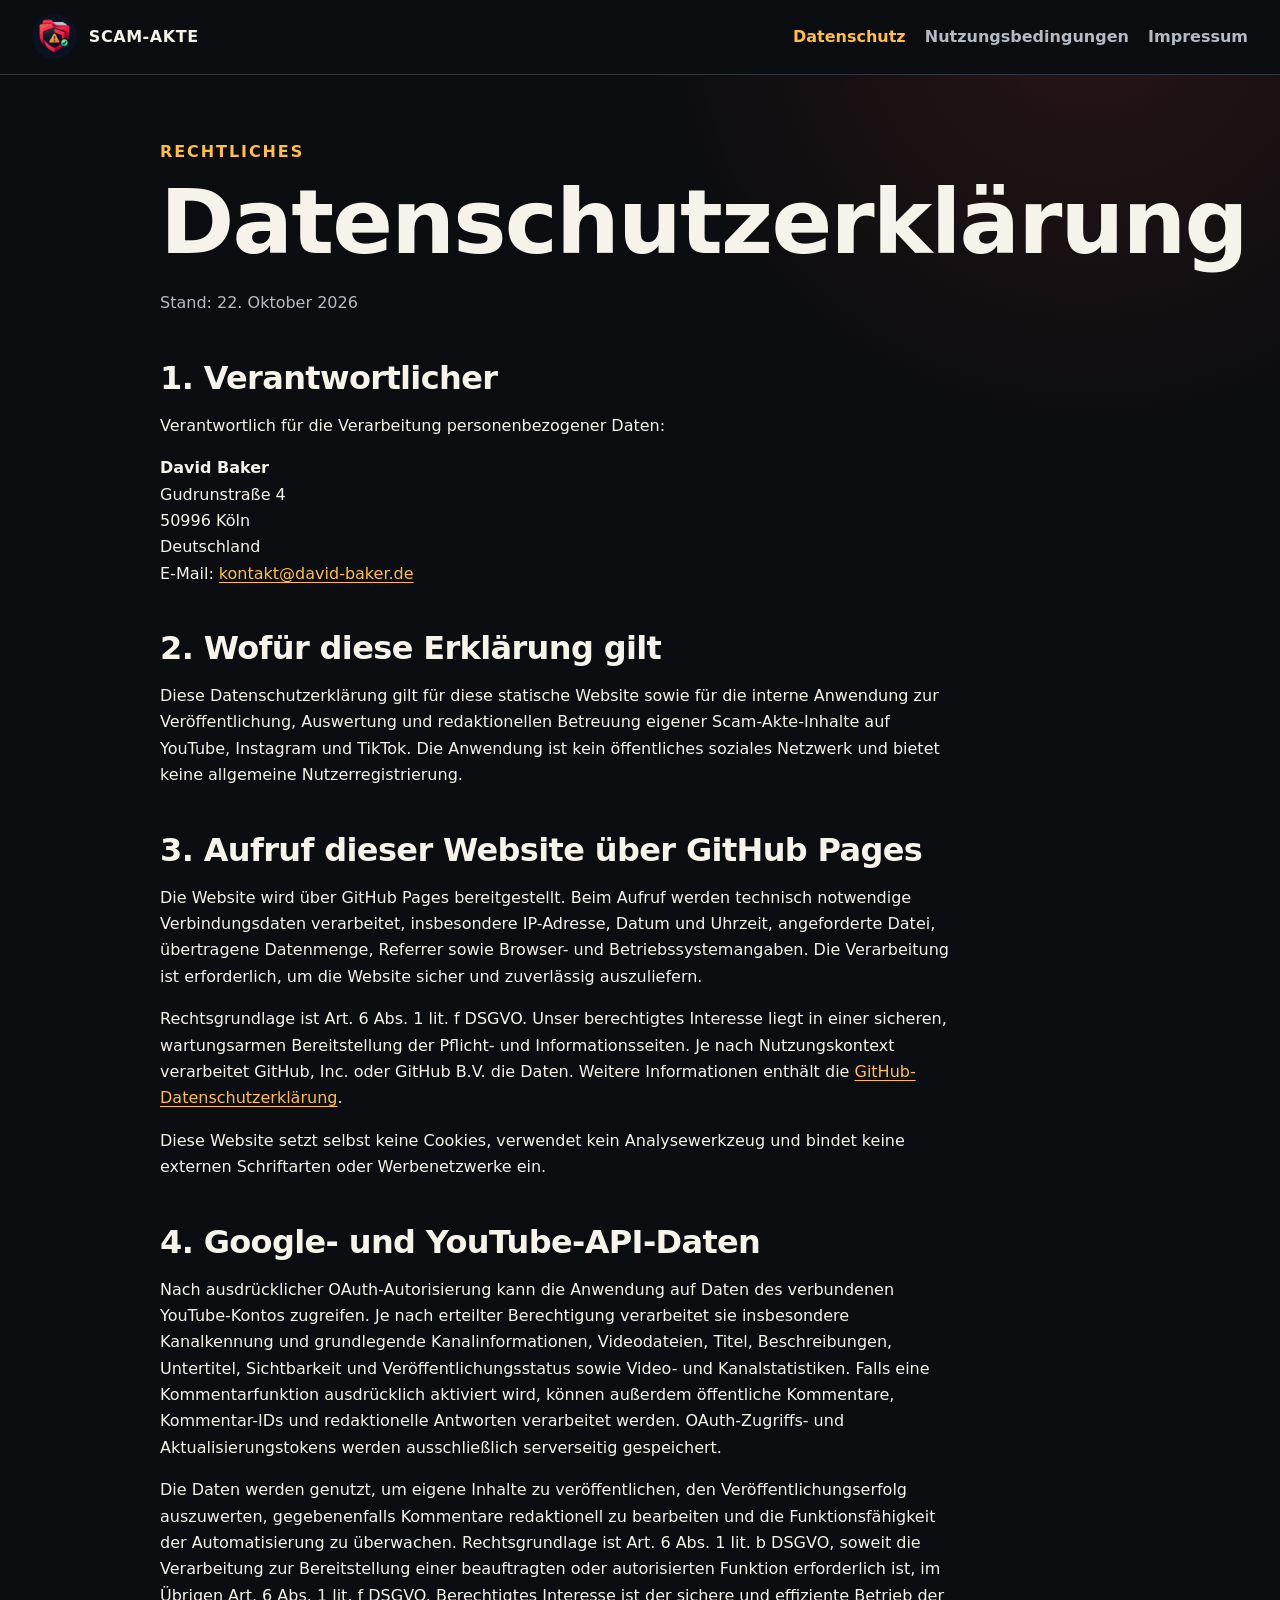
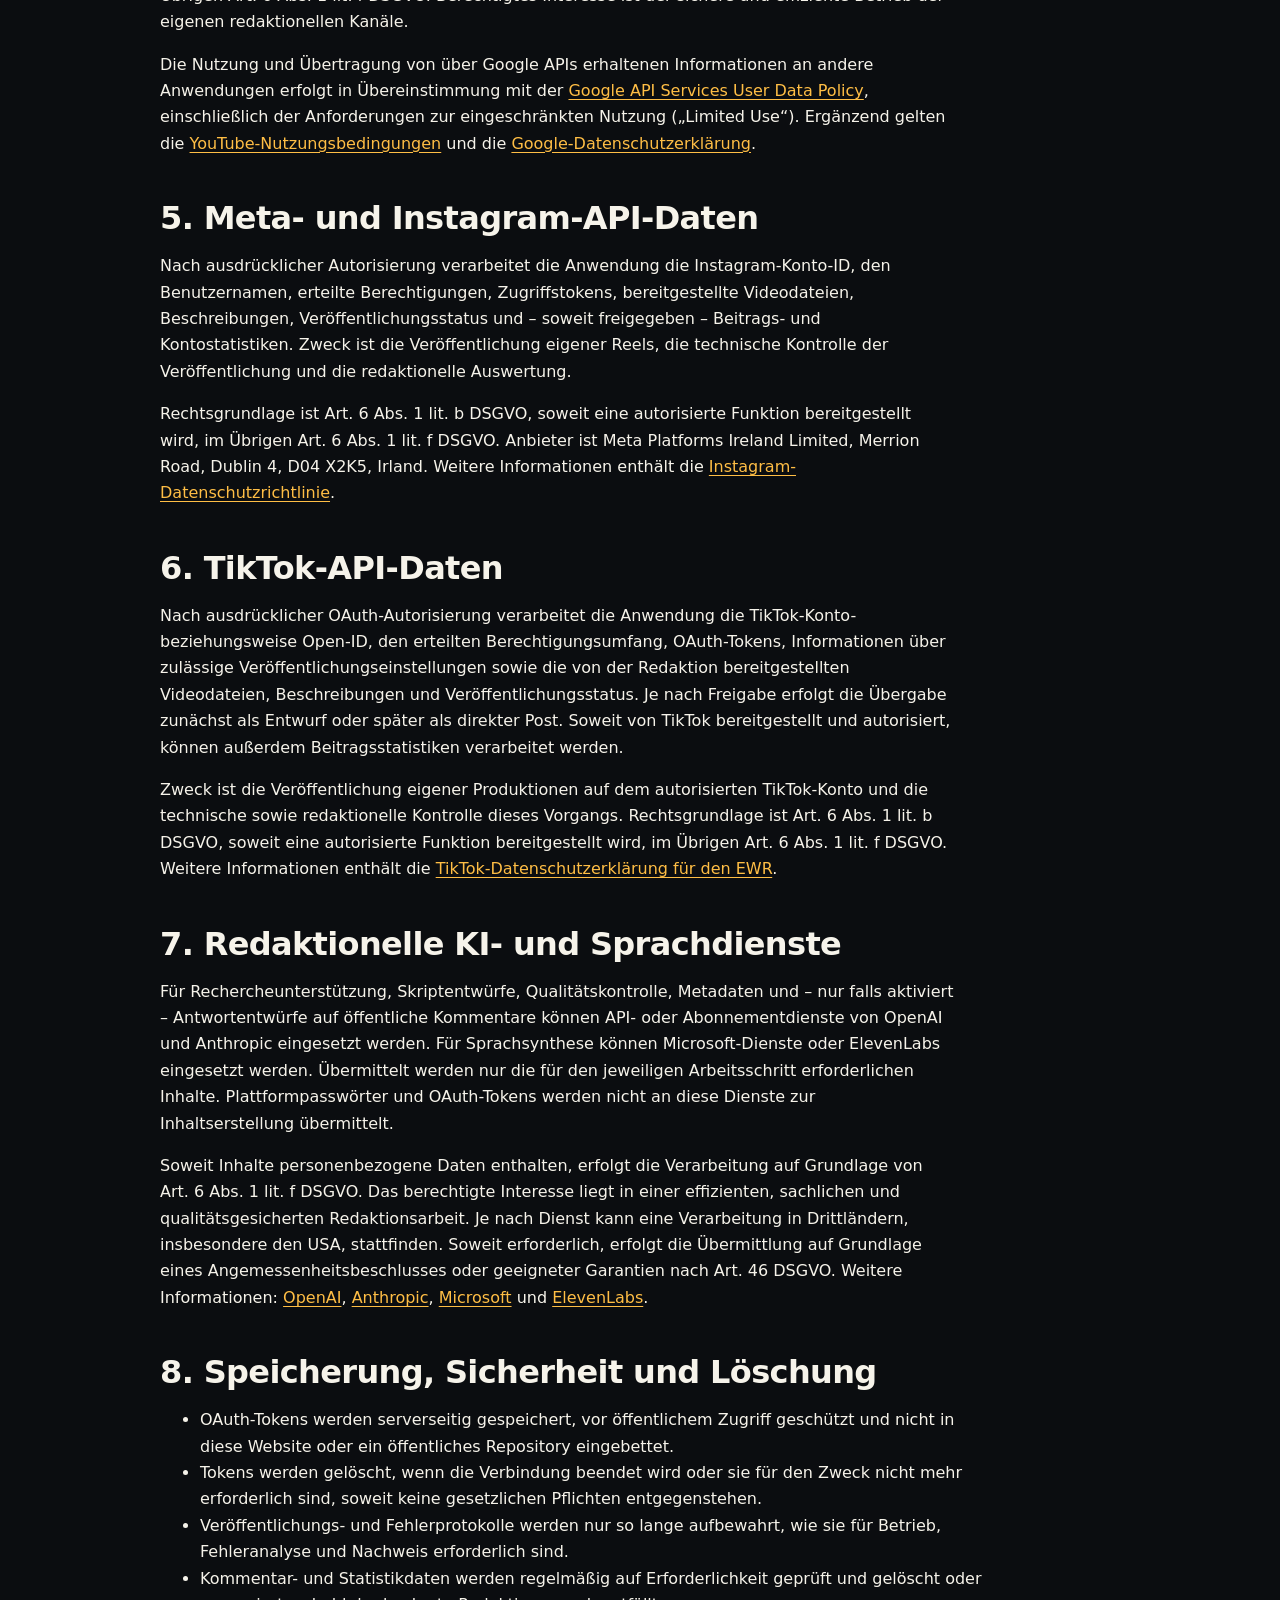
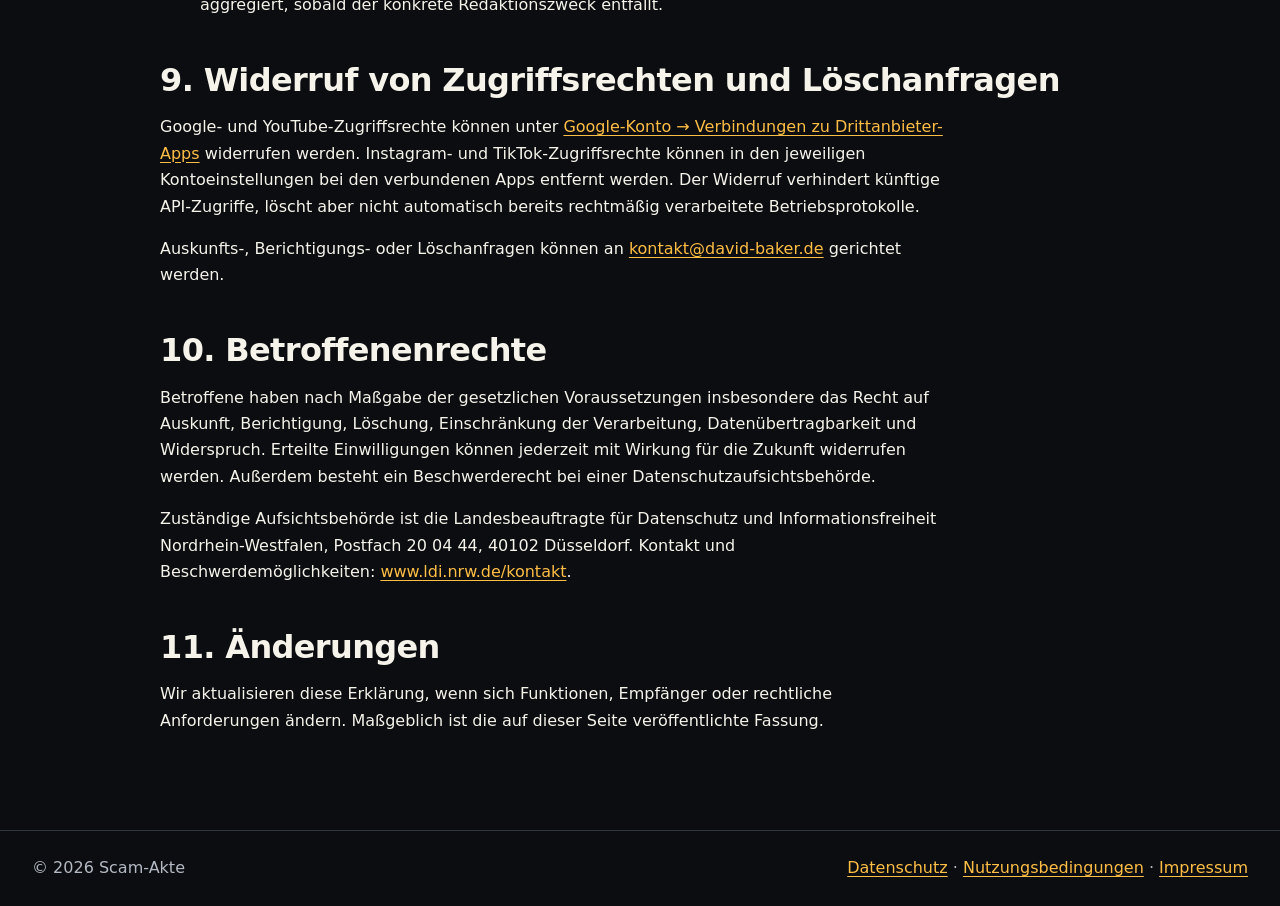
==== docs/datenschutz.html @ a6bd8b38 "Add Scam-Akte legal and publishing site" ====
<!doctype html>
<html lang="de">
<head><meta charset="utf-8"><meta name="viewport" content="width=device-width, initial-scale=1"><meta name="description" content="Datenschutzerklärung für die Website und Social-Publishing-Anwendung von Scam-Akte."><title>Datenschutz – Scam-Akte</title><link rel="icon" href="assets/scam-akte-avatar.png"><link rel="stylesheet" href="assets/style.css"></head>
<body>
<a class="skip-link" href="#inhalt">Zum Inhalt</a>
<header class="site-header"><nav class="nav" aria-label="Hauptnavigation"><a class="brand" href="index.html"><img src="assets/scam-akte-avatar.png" alt=""><span>SCAM-AKTE</span></a><div class="nav-links"><a href="datenschutz.html" aria-current="page">Datenschutz</a><a href="nutzungsbedingungen.html">Nutzungsbedingungen</a><a href="impressum.html">Impressum</a></div></nav></header>
<main id="inhalt" class="legal">
<p class="eyebrow">Rechtliches</p><h1>Datenschutzerklärung</h1><p class="meta">Stand: 22. Oktober 2026</p>
<h2>1. Verantwortlicher</h2><p>Verantwortlich für die Verarbeitung personenbezogener Daten:</p><p><strong>David Baker</strong><br>Gudrunstraße 4<br>50996 Köln<br>Deutschland<br>E-Mail: <a href="mailto:kontakt@david-baker.de">kontakt@david-baker.de</a></p>
<h2>2. Wofür diese Erklärung gilt</h2><p>Diese Datenschutzerklärung gilt für diese statische Website sowie für die interne Anwendung zur Veröffentlichung, Auswertung und redaktionellen Betreuung eigener Scam-Akte-Inhalte auf YouTube, Instagram und TikTok. Die Anwendung ist kein öffentliches soziales Netzwerk und bietet keine allgemeine Nutzerregistrierung.</p>
<h2>3. Aufruf dieser Website über GitHub Pages</h2><p>Die Website wird über GitHub Pages bereitgestellt. Beim Aufruf werden technisch notwendige Verbindungsdaten verarbeitet, insbesondere IP-Adresse, Datum und Uhrzeit, angeforderte Datei, übertragene Datenmenge, Referrer sowie Browser- und Betriebssystemangaben. Die Verarbeitung ist erforderlich, um die Website sicher und zuverlässig auszuliefern.</p><p>Rechtsgrundlage ist Art. 6 Abs. 1 lit. f DSGVO. Unser berechtigtes Interesse liegt in einer sicheren, wartungsarmen Bereitstellung der Pflicht- und Informationsseiten. Je nach Nutzungskontext verarbeitet GitHub, Inc. oder GitHub B.V. die Daten. Weitere Informationen enthält die <a href="https://docs.github.com/de/site-policy/privacy-policies/github-general-privacy-statement">GitHub-Datenschutzerklärung</a>.</p><p>Diese Website setzt selbst keine Cookies, verwendet kein Analysewerkzeug und bindet keine externen Schriftarten oder Werbenetzwerke ein.</p>
<h2>4. Google- und YouTube-API-Daten</h2><p>Nach ausdrücklicher OAuth-Autorisierung kann die Anwendung auf Daten des verbundenen YouTube-Kontos zugreifen. Je nach erteilter Berechtigung verarbeitet sie insbesondere Kanalkennung und grundlegende Kanalinformationen, Videodateien, Titel, Beschreibungen, Untertitel, Sichtbarkeit und Veröffentlichungsstatus sowie Video- und Kanalstatistiken. Falls eine Kommentarfunktion ausdrücklich aktiviert wird, können außerdem öffentliche Kommentare, Kommentar-IDs und redaktionelle Antworten verarbeitet werden. OAuth-Zugriffs- und Aktualisierungstokens werden ausschließlich serverseitig gespeichert.</p><p>Die Daten werden genutzt, um eigene Inhalte zu veröffentlichen, den Veröffentlichungserfolg auszuwerten, gegebenenfalls Kommentare redaktionell zu bearbeiten und die Funktionsfähigkeit der Automatisierung zu überwachen. Rechtsgrundlage ist Art. 6 Abs. 1 lit. b DSGVO, soweit die Verarbeitung zur Bereitstellung einer beauftragten oder autorisierten Funktion erforderlich ist, im Übrigen Art. 6 Abs. 1 lit. f DSGVO. Berechtigtes Interesse ist der sichere und effiziente Betrieb der eigenen redaktionellen Kanäle.</p><p>Die Nutzung und Übertragung von über Google APIs erhaltenen Informationen an andere Anwendungen erfolgt in Übereinstimmung mit der <a href="https://developers.google.com/terms/api-services-user-data-policy">Google API Services User Data Policy</a>, einschließlich der Anforderungen zur eingeschränkten Nutzung („Limited Use“). Ergänzend gelten die <a href="https://www.youtube.com/t/terms">YouTube-Nutzungsbedingungen</a> und die <a href="https://policies.google.com/privacy">Google-Datenschutzerklärung</a>.</p>
<h2>5. Meta- und Instagram-API-Daten</h2><p>Nach ausdrücklicher Autorisierung verarbeitet die Anwendung die Instagram-Konto-ID, den Benutzernamen, erteilte Berechtigungen, Zugriffstokens, bereitgestellte Videodateien, Beschreibungen, Veröffentlichungsstatus und – soweit freigegeben – Beitrags- und Kontostatistiken. Zweck ist die Veröffentlichung eigener Reels, die technische Kontrolle der Veröffentlichung und die redaktionelle Auswertung.</p><p>Rechtsgrundlage ist Art. 6 Abs. 1 lit. b DSGVO, soweit eine autorisierte Funktion bereitgestellt wird, im Übrigen Art. 6 Abs. 1 lit. f DSGVO. Anbieter ist Meta Platforms Ireland Limited, Merrion Road, Dublin 4, D04 X2K5, Irland. Weitere Informationen enthält die <a href="https://privacycenter.instagram.com/policy/">Instagram-Datenschutzrichtlinie</a>.</p>
<h2>6. TikTok-API-Daten</h2><p>Nach ausdrücklicher OAuth-Autorisierung verarbeitet die Anwendung die TikTok-Konto- beziehungsweise Open-ID, den erteilten Berechtigungsumfang, OAuth-Tokens, Informationen über zulässige Veröffentlichungseinstellungen sowie die von der Redaktion bereitgestellten Videodateien, Beschreibungen und Veröffentlichungsstatus. Je nach Freigabe erfolgt die Übergabe zunächst als Entwurf oder später als direkter Post. Soweit von TikTok bereitgestellt und autorisiert, können außerdem Beitragsstatistiken verarbeitet werden.</p><p>Zweck ist die Veröffentlichung eigener Produktionen auf dem autorisierten TikTok-Konto und die technische sowie redaktionelle Kontrolle dieses Vorgangs. Rechtsgrundlage ist Art. 6 Abs. 1 lit. b DSGVO, soweit eine autorisierte Funktion bereitgestellt wird, im Übrigen Art. 6 Abs. 1 lit. f DSGVO. Weitere Informationen enthält die <a href="https://www.tiktok.com/legal/page/eea/privacy-policy/de">TikTok-Datenschutzerklärung für den EWR</a>.</p>
<h2>7. Redaktionelle KI- und Sprachdienste</h2><p>Für Rechercheunterstützung, Skriptentwürfe, Qualitätskontrolle, Metadaten und – nur falls aktiviert – Antwortentwürfe auf öffentliche Kommentare können API- oder Abonnementdienste von OpenAI und Anthropic eingesetzt werden. Für Sprachsynthese können Microsoft-Dienste oder ElevenLabs eingesetzt werden. Übermittelt werden nur die für den jeweiligen Arbeitsschritt erforderlichen Inhalte. Plattformpasswörter und OAuth-Tokens werden nicht an diese Dienste zur Inhaltserstellung übermittelt.</p><p>Soweit Inhalte personenbezogene Daten enthalten, erfolgt die Verarbeitung auf Grundlage von Art. 6 Abs. 1 lit. f DSGVO. Das berechtigte Interesse liegt in einer effizienten, sachlichen und qualitätsgesicherten Redaktionsarbeit. Je nach Dienst kann eine Verarbeitung in Drittländern, insbesondere den USA, stattfinden. Soweit erforderlich, erfolgt die Übermittlung auf Grundlage eines Angemessenheitsbeschlusses oder geeigneter Garantien nach Art. 46 DSGVO. Weitere Informationen: <a href="https://openai.com/policies/privacy-policy/">OpenAI</a>, <a href="https://www.anthropic.com/legal/privacy">Anthropic</a>, <a href="https://privacy.microsoft.com/de-de/privacystatement">Microsoft</a> und <a href="https://elevenlabs.io/privacy-policy">ElevenLabs</a>.</p>
<h2>8. Speicherung, Sicherheit und Löschung</h2><ul><li>OAuth-Tokens werden serverseitig gespeichert, vor öffentlichem Zugriff geschützt und nicht in diese Website oder ein öffentliches Repository eingebettet.</li><li>Tokens werden gelöscht, wenn die Verbindung beendet wird oder sie für den Zweck nicht mehr erforderlich sind, soweit keine gesetzlichen Pflichten entgegenstehen.</li><li>Veröffentlichungs- und Fehlerprotokolle werden nur so lange aufbewahrt, wie sie für Betrieb, Fehleranalyse und Nachweis erforderlich sind.</li><li>Kommentar- und Statistikdaten werden regelmäßig auf Erforderlichkeit geprüft und gelöscht oder aggregiert, sobald der konkrete Redaktionszweck entfällt.</li></ul>
<h2>9. Widerruf von Zugriffsrechten und Löschanfragen</h2><p>Google- und YouTube-Zugriffsrechte können unter <a href="https://myaccount.google.com/permissions">Google-Konto → Verbindungen zu Drittanbieter-Apps</a> widerrufen werden. Instagram- und TikTok-Zugriffsrechte können in den jeweiligen Kontoeinstellungen bei den verbundenen Apps entfernt werden. Der Widerruf verhindert künftige API-Zugriffe, löscht aber nicht automatisch bereits rechtmäßig verarbeitete Betriebsprotokolle.</p><p>Auskunfts-, Berichtigungs- oder Löschanfragen können an <a href="mailto:kontakt@david-baker.de">kontakt@david-baker.de</a> gerichtet werden.</p>
<h2>10. Betroffenenrechte</h2><p>Betroffene haben nach Maßgabe der gesetzlichen Voraussetzungen insbesondere das Recht auf Auskunft, Berichtigung, Löschung, Einschränkung der Verarbeitung, Datenübertragbarkeit und Widerspruch. Erteilte Einwilligungen können jederzeit mit Wirkung für die Zukunft widerrufen werden. Außerdem besteht ein Beschwerderecht bei einer Datenschutzaufsichtsbehörde.</p><p>Zuständige Aufsichtsbehörde ist die Landesbeauftragte für Datenschutz und Informationsfreiheit Nordrhein-Westfalen, Postfach 20 04 44, 40102 Düsseldorf. Kontakt und Beschwerdemöglichkeiten: <a href="https://www.ldi.nrw.de/kontakt">www.ldi.nrw.de/kontakt</a>.</p>
<h2>11. Änderungen</h2><p>Wir aktualisieren diese Erklärung, wenn sich Funktionen, Empfänger oder rechtliche Anforderungen ändern. Maßgeblich ist die auf dieser Seite veröffentlichte Fassung.</p>
</main>
<footer class="site-footer"><div class="footer-inner"><p>© 2026 Scam-Akte</p><p><a href="datenschutz.html">Datenschutz</a> · <a href="nutzungsbedingungen.html">Nutzungsbedingungen</a> · <a href="impressum.html">Impressum</a></p></div></footer>
</body>
</html>
---- docs/assets/style.css ----
:root {
  color-scheme: dark;
  --bg: #0b0d10;
  --panel: #15191e;
  --panel-2: #20262d;
  --text: #f6f3ea;
  --muted: #b4bac4;
  --accent: #ff4b3e;
  --accent-2: #ffbe45;
  --line: #303740;
  --max: 76rem;
}

* { box-sizing: border-box; }
html { scroll-behavior: smooth; }
body {
  margin: 0;
  min-height: 100vh;
  color: var(--text);
  background: radial-gradient(circle at 85% 0%, rgba(255, 75, 62, .12), transparent 28rem), var(--bg);
  font-family: Inter, ui-sans-serif, system-ui, -apple-system, BlinkMacSystemFont, "Segoe UI", sans-serif;
  line-height: 1.65;
}
a { color: var(--accent-2); text-underline-offset: .18em; }
a:hover { color: #ffd487; }
img { display: block; max-width: 100%; }
.skip-link { position: absolute; left: -9999px; top: 1rem; z-index: 20; padding: .75rem 1rem; color: #111; background: var(--accent-2); font-weight: 800; }
.skip-link:focus { left: 1rem; }
.site-header { border-bottom: 1px solid var(--line); background: rgba(11, 13, 16, .94); }
.nav { width: min(calc(100% - 2rem), var(--max)); margin: 0 auto; display: flex; align-items: center; justify-content: space-between; gap: 1.5rem; padding: .9rem 0; }
.brand { display: inline-flex; align-items: center; gap: .75rem; color: var(--text); text-decoration: none; font-weight: 900; letter-spacing: .035em; }
.brand img { width: 2.8rem; height: 2.8rem; border-radius: 50%; }
.nav-links { display: flex; flex-wrap: wrap; gap: .8rem 1.2rem; }
.nav-links a { color: var(--muted); text-decoration: none; font-weight: 650; }
.nav-links a[aria-current="page"], .nav-links a:hover { color: var(--accent-2); }
main { width: min(calc(100% - 2rem), var(--max)); margin: 0 auto; padding: 4rem 0 5rem; }
.hero { display: grid; grid-template-columns: minmax(0, 1fr) minmax(15rem, 25rem); gap: clamp(2rem, 6vw, 6rem); align-items: center; min-height: 60vh; }
.hero-logo { width: min(100%, 24rem); border-radius: 50%; border: 1px solid var(--line); box-shadow: 0 1.5rem 5rem rgba(0, 0, 0, .38); }
.eyebrow { margin: 0 0 .4rem; color: var(--accent-2); font-weight: 900; letter-spacing: .12em; text-transform: uppercase; }
h1, h2, h3 { line-height: 1.15; letter-spacing: -.02em; }
h1 { max-width: 17ch; margin: .2rem 0 1rem; font-size: clamp(2.5rem, 7vw, 5.7rem); }
h2 { margin: 2.7rem 0 .7rem; font-size: clamp(1.45rem, 3vw, 2rem); }
h3 { margin-top: 1.8rem; }
p, li { max-width: 78ch; }
.lead { color: var(--muted); font-size: clamp(1.1rem, 2.3vw, 1.35rem); }
.actions { display: flex; flex-wrap: wrap; gap: .8rem; margin-top: 2rem; }
.button { display: inline-flex; padding: .8rem 1rem; border: 1px solid var(--accent); border-radius: .45rem; color: #fff; background: var(--accent); text-decoration: none; font-weight: 850; }
.button.secondary { color: var(--text); background: transparent; border-color: var(--line); }
.grid { display: grid; grid-template-columns: repeat(3, 1fr); gap: 1rem; margin-top: 2.5rem; }
.card { padding: 1.4rem; border: 1px solid var(--line); border-radius: .7rem; background: var(--panel); }
.card h2 { margin-top: 0; font-size: 1.25rem; }
.legal { max-width: 60rem; }
.meta { color: var(--muted); }
.notice { margin: 1.5rem 0 2rem; padding: 1rem 1.2rem; border-left: .35rem solid var(--accent); background: rgba(255, 75, 62, .09); }
.notice strong { color: #ffaaa3; }
code { padding: .15em .35em; border-radius: .3em; background: var(--panel-2); }
.site-footer { border-top: 1px solid var(--line); color: var(--muted); }
.footer-inner { width: min(calc(100% - 2rem), var(--max)); margin: 0 auto; display: flex; justify-content: space-between; gap: 1rem; padding: 1.5rem 0; }
.footer-inner p { margin: 0; }
@media (max-width: 760px) {
  .nav, .footer-inner { align-items: flex-start; flex-direction: column; }
  .hero { grid-template-columns: 1fr; padding-top: 1rem; }
  .hero-logo { width: min(18rem, 80vw); order: -1; }
  .grid { grid-template-columns: 1fr; }
  main { padding-top: 2.5rem; }
}
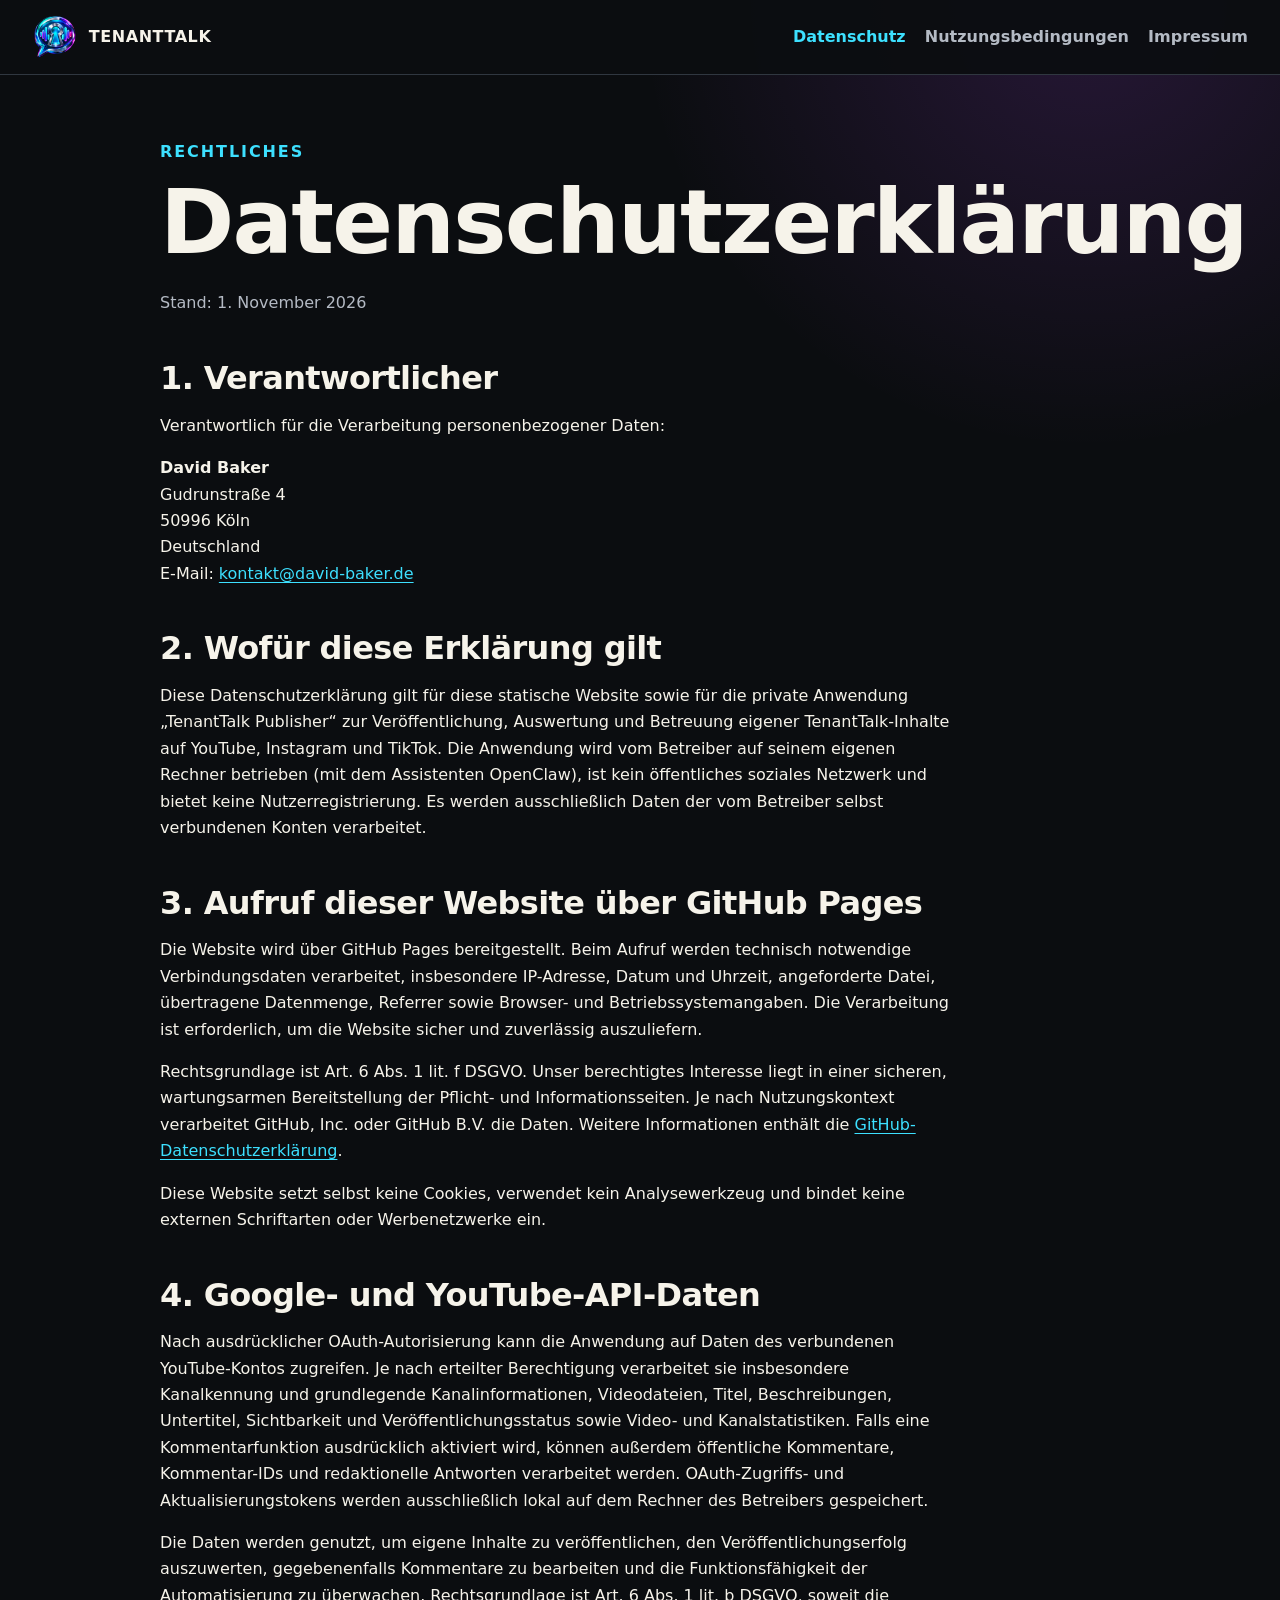
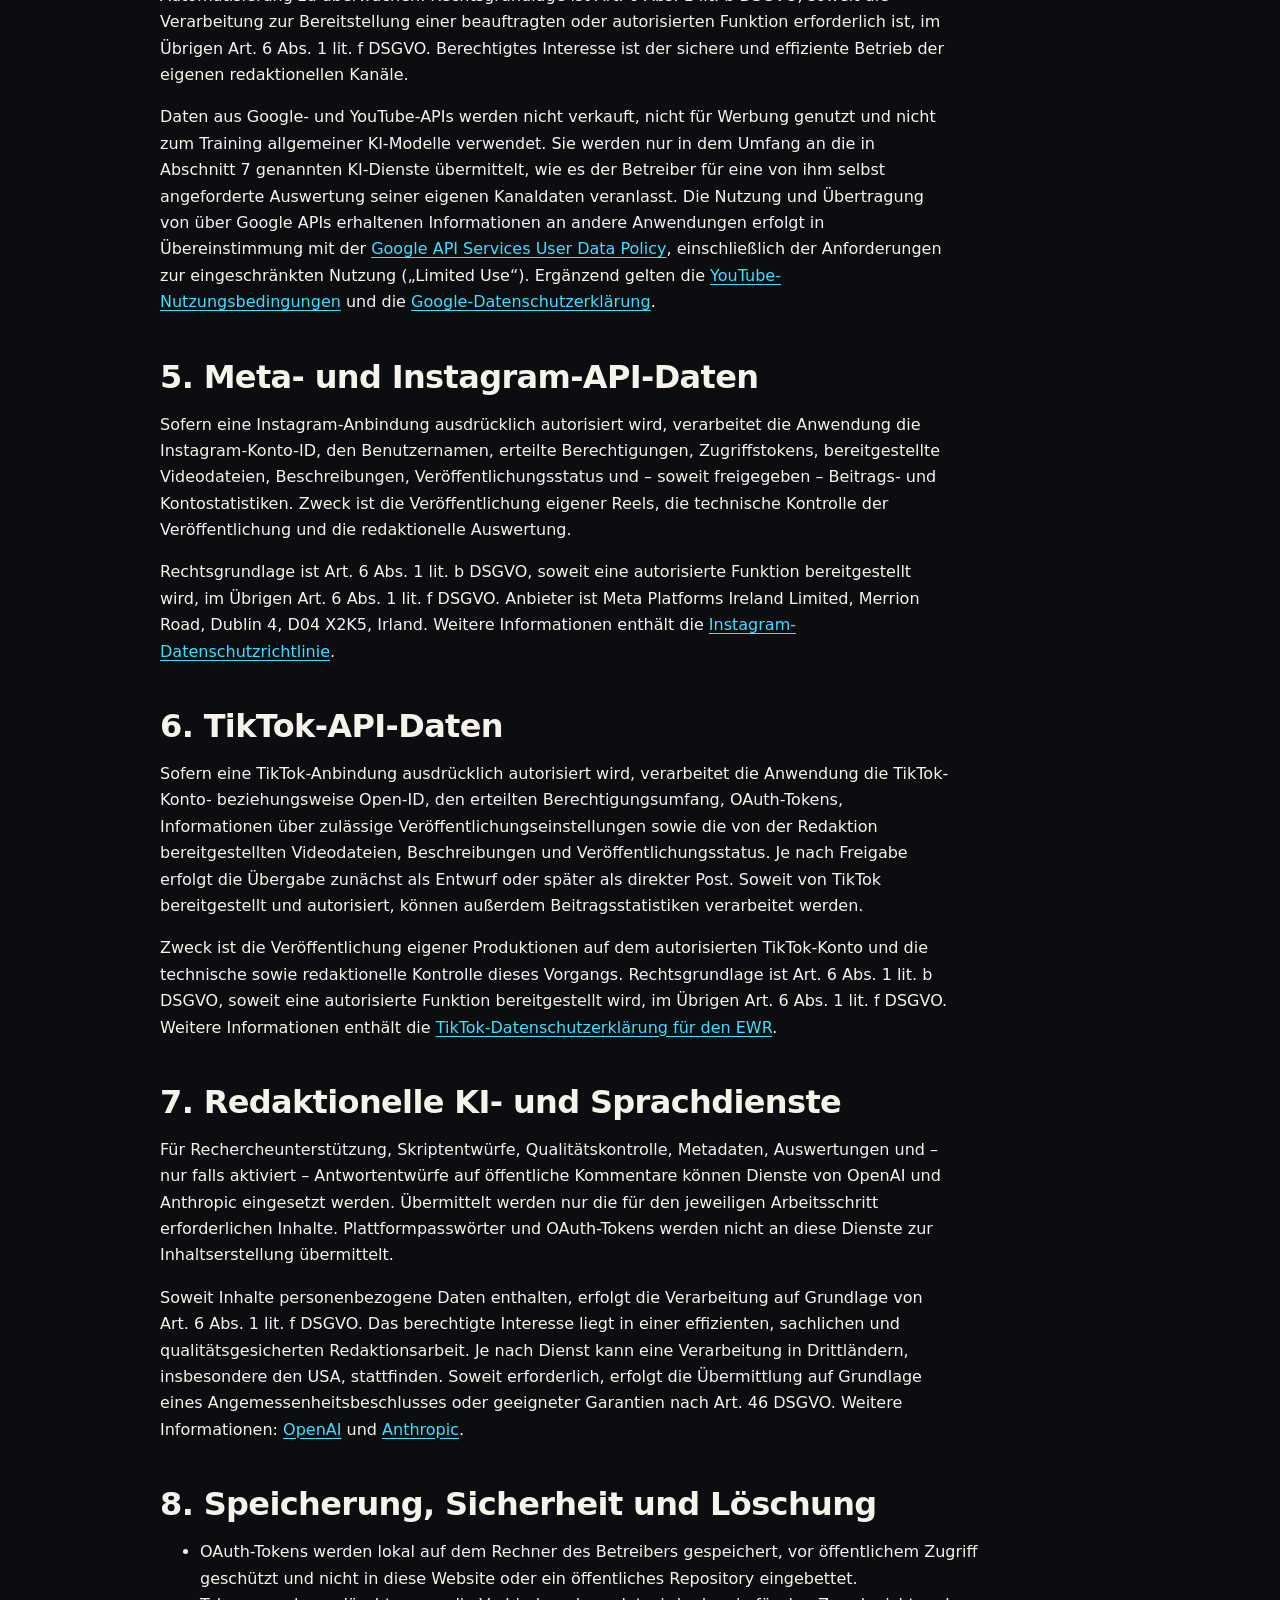
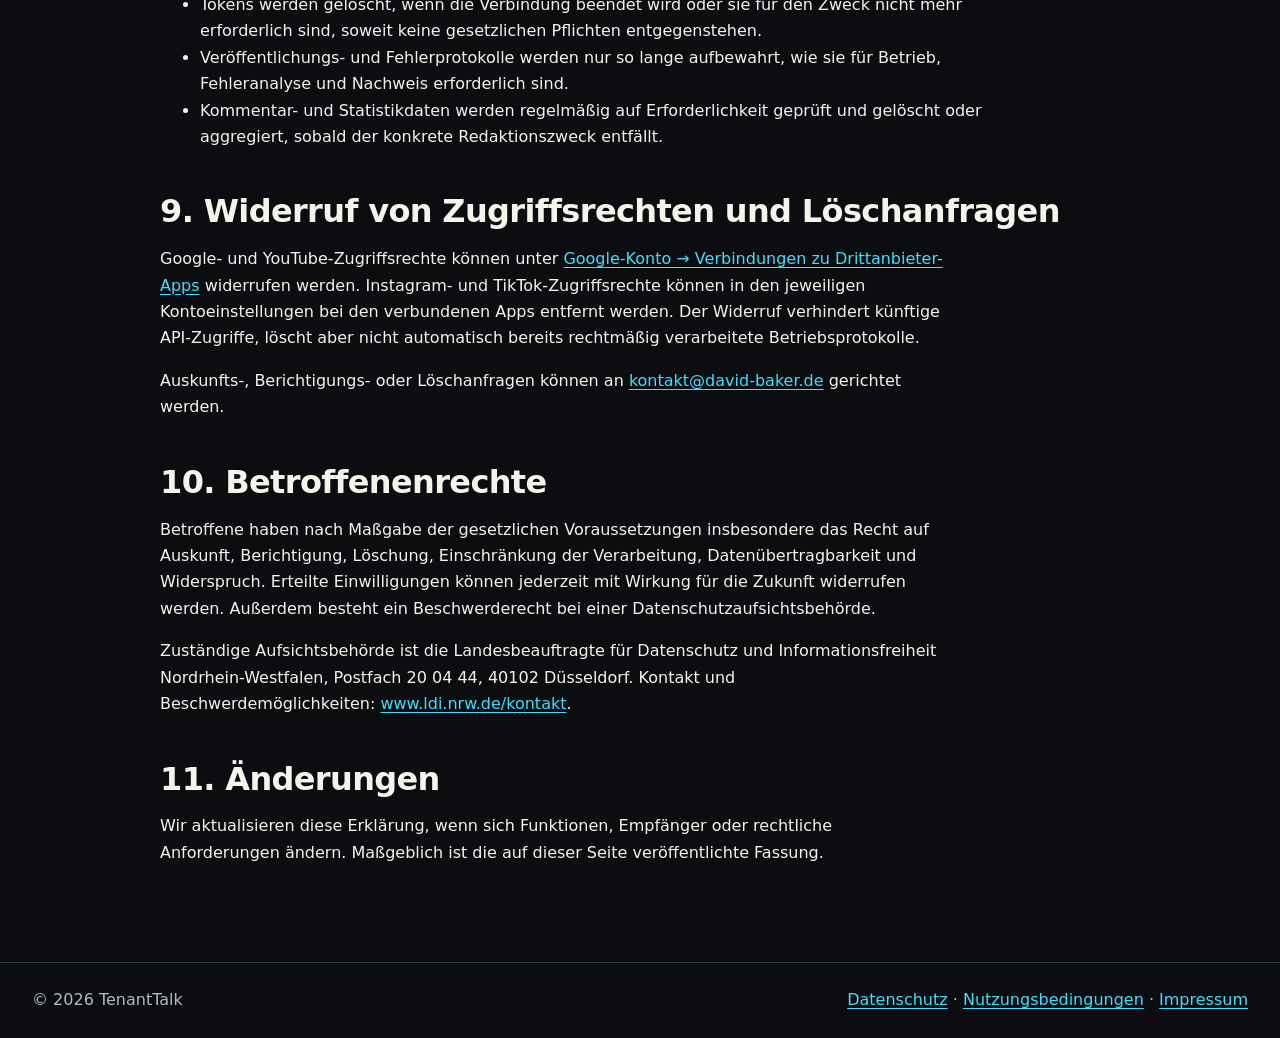
==== commit 6470aa7d: "Seite von Scam-Akte auf TenantTalk umgestellt (Datenschutz, Nutzungsbedingungen, Impressum, Logo)" ====
--- a/docs/datenschutz.html
+++ b/docs/datenschutz.html
@@ -1,23 +1,23 @@
 <!doctype html>
 <html lang="de">
-<head><meta charset="utf-8"><meta name="viewport" content="width=device-width, initial-scale=1"><meta name="description" content="Datenschutzerklärung für die Website und Social-Publishing-Anwendung von Scam-Akte."><title>Datenschutz – Scam-Akte</title><link rel="icon" href="assets/scam-akte-avatar.png"><link rel="stylesheet" href="assets/style.css"></head>
+<head><meta charset="utf-8"><meta name="viewport" content="width=device-width, initial-scale=1"><meta name="description" content="Datenschutzerklärung für die Website und Social-Publishing-Anwendung von TenantTalk."><title>Datenschutz – TenantTalk</title><link rel="icon" href="assets/tenanttalk-emblem.png"><link rel="stylesheet" href="assets/style.css"></head>
 <body>
 <a class="skip-link" href="#inhalt">Zum Inhalt</a>
-<header class="site-header"><nav class="nav" aria-label="Hauptnavigation"><a class="brand" href="index.html"><img src="assets/scam-akte-avatar.png" alt=""><span>SCAM-AKTE</span></a><div class="nav-links"><a href="datenschutz.html" aria-current="page">Datenschutz</a><a href="nutzungsbedingungen.html">Nutzungsbedingungen</a><a href="impressum.html">Impressum</a></div></nav></header>
+<header class="site-header"><nav class="nav" aria-label="Hauptnavigation"><a class="brand" href="index.html"><img src="assets/tenanttalk-emblem.png" alt=""><span>TENANTTALK</span></a><div class="nav-links"><a href="datenschutz.html" aria-current="page">Datenschutz</a><a href="nutzungsbedingungen.html">Nutzungsbedingungen</a><a href="impressum.html">Impressum</a></div></nav></header>
 <main id="inhalt" class="legal">
-<p class="eyebrow">Rechtliches</p><h1>Datenschutzerklärung</h1><p class="meta">Stand: 22. Oktober 2026</p>
+<p class="eyebrow">Rechtliches</p><h1>Datenschutzerklärung</h1><p class="meta">Stand: 1. November 2026</p>
 <h2>1. Verantwortlicher</h2><p>Verantwortlich für die Verarbeitung personenbezogener Daten:</p><p><strong>David Baker</strong><br>Gudrunstraße 4<br>50996 Köln<br>Deutschland<br>E-Mail: <a href="mailto:kontakt@david-baker.de">kontakt@david-baker.de</a></p>
-<h2>2. Wofür diese Erklärung gilt</h2><p>Diese Datenschutzerklärung gilt für diese statische Website sowie für die interne Anwendung zur Veröffentlichung, Auswertung und redaktionellen Betreuung eigener Scam-Akte-Inhalte auf YouTube, Instagram und TikTok. Die Anwendung ist kein öffentliches soziales Netzwerk und bietet keine allgemeine Nutzerregistrierung.</p>
+<h2>2. Wofür diese Erklärung gilt</h2><p>Diese Datenschutzerklärung gilt für diese statische Website sowie für die private Anwendung „TenantTalk Publisher“ zur Veröffentlichung, Auswertung und Betreuung eigener TenantTalk-Inhalte auf YouTube, Instagram und TikTok. Die Anwendung wird vom Betreiber auf seinem eigenen Rechner betrieben (mit dem Assistenten OpenClaw), ist kein öffentliches soziales Netzwerk und bietet keine Nutzerregistrierung. Es werden ausschließlich Daten der vom Betreiber selbst verbundenen Konten verarbeitet.</p>
 <h2>3. Aufruf dieser Website über GitHub Pages</h2><p>Die Website wird über GitHub Pages bereitgestellt. Beim Aufruf werden technisch notwendige Verbindungsdaten verarbeitet, insbesondere IP-Adresse, Datum und Uhrzeit, angeforderte Datei, übertragene Datenmenge, Referrer sowie Browser- und Betriebssystemangaben. Die Verarbeitung ist erforderlich, um die Website sicher und zuverlässig auszuliefern.</p><p>Rechtsgrundlage ist Art. 6 Abs. 1 lit. f DSGVO. Unser berechtigtes Interesse liegt in einer sicheren, wartungsarmen Bereitstellung der Pflicht- und Informationsseiten. Je nach Nutzungskontext verarbeitet GitHub, Inc. oder GitHub B.V. die Daten. Weitere Informationen enthält die <a href="https://docs.github.com/de/site-policy/privacy-policies/github-general-privacy-statement">GitHub-Datenschutzerklärung</a>.</p><p>Diese Website setzt selbst keine Cookies, verwendet kein Analysewerkzeug und bindet keine externen Schriftarten oder Werbenetzwerke ein.</p>
-<h2>4. Google- und YouTube-API-Daten</h2><p>Nach ausdrücklicher OAuth-Autorisierung kann die Anwendung auf Daten des verbundenen YouTube-Kontos zugreifen. Je nach erteilter Berechtigung verarbeitet sie insbesondere Kanalkennung und grundlegende Kanalinformationen, Videodateien, Titel, Beschreibungen, Untertitel, Sichtbarkeit und Veröffentlichungsstatus sowie Video- und Kanalstatistiken. Falls eine Kommentarfunktion ausdrücklich aktiviert wird, können außerdem öffentliche Kommentare, Kommentar-IDs und redaktionelle Antworten verarbeitet werden. OAuth-Zugriffs- und Aktualisierungstokens werden ausschließlich serverseitig gespeichert.</p><p>Die Daten werden genutzt, um eigene Inhalte zu veröffentlichen, den Veröffentlichungserfolg auszuwerten, gegebenenfalls Kommentare redaktionell zu bearbeiten und die Funktionsfähigkeit der Automatisierung zu überwachen. Rechtsgrundlage ist Art. 6 Abs. 1 lit. b DSGVO, soweit die Verarbeitung zur Bereitstellung einer beauftragten oder autorisierten Funktion erforderlich ist, im Übrigen Art. 6 Abs. 1 lit. f DSGVO. Berechtigtes Interesse ist der sichere und effiziente Betrieb der eigenen redaktionellen Kanäle.</p><p>Die Nutzung und Übertragung von über Google APIs erhaltenen Informationen an andere Anwendungen erfolgt in Übereinstimmung mit der <a href="https://developers.google.com/terms/api-services-user-data-policy">Google API Services User Data Policy</a>, einschließlich der Anforderungen zur eingeschränkten Nutzung („Limited Use“). Ergänzend gelten die <a href="https://www.youtube.com/t/terms">YouTube-Nutzungsbedingungen</a> und die <a href="https://policies.google.com/privacy">Google-Datenschutzerklärung</a>.</p>
-<h2>5. Meta- und Instagram-API-Daten</h2><p>Nach ausdrücklicher Autorisierung verarbeitet die Anwendung die Instagram-Konto-ID, den Benutzernamen, erteilte Berechtigungen, Zugriffstokens, bereitgestellte Videodateien, Beschreibungen, Veröffentlichungsstatus und – soweit freigegeben – Beitrags- und Kontostatistiken. Zweck ist die Veröffentlichung eigener Reels, die technische Kontrolle der Veröffentlichung und die redaktionelle Auswertung.</p><p>Rechtsgrundlage ist Art. 6 Abs. 1 lit. b DSGVO, soweit eine autorisierte Funktion bereitgestellt wird, im Übrigen Art. 6 Abs. 1 lit. f DSGVO. Anbieter ist Meta Platforms Ireland Limited, Merrion Road, Dublin 4, D04 X2K5, Irland. Weitere Informationen enthält die <a href="https://privacycenter.instagram.com/policy/">Instagram-Datenschutzrichtlinie</a>.</p>
-<h2>6. TikTok-API-Daten</h2><p>Nach ausdrücklicher OAuth-Autorisierung verarbeitet die Anwendung die TikTok-Konto- beziehungsweise Open-ID, den erteilten Berechtigungsumfang, OAuth-Tokens, Informationen über zulässige Veröffentlichungseinstellungen sowie die von der Redaktion bereitgestellten Videodateien, Beschreibungen und Veröffentlichungsstatus. Je nach Freigabe erfolgt die Übergabe zunächst als Entwurf oder später als direkter Post. Soweit von TikTok bereitgestellt und autorisiert, können außerdem Beitragsstatistiken verarbeitet werden.</p><p>Zweck ist die Veröffentlichung eigener Produktionen auf dem autorisierten TikTok-Konto und die technische sowie redaktionelle Kontrolle dieses Vorgangs. Rechtsgrundlage ist Art. 6 Abs. 1 lit. b DSGVO, soweit eine autorisierte Funktion bereitgestellt wird, im Übrigen Art. 6 Abs. 1 lit. f DSGVO. Weitere Informationen enthält die <a href="https://www.tiktok.com/legal/page/eea/privacy-policy/de">TikTok-Datenschutzerklärung für den EWR</a>.</p>
-<h2>7. Redaktionelle KI- und Sprachdienste</h2><p>Für Rechercheunterstützung, Skriptentwürfe, Qualitätskontrolle, Metadaten und – nur falls aktiviert – Antwortentwürfe auf öffentliche Kommentare können API- oder Abonnementdienste von OpenAI und Anthropic eingesetzt werden. Für Sprachsynthese können Microsoft-Dienste oder ElevenLabs eingesetzt werden. Übermittelt werden nur die für den jeweiligen Arbeitsschritt erforderlichen Inhalte. Plattformpasswörter und OAuth-Tokens werden nicht an diese Dienste zur Inhaltserstellung übermittelt.</p><p>Soweit Inhalte personenbezogene Daten enthalten, erfolgt die Verarbeitung auf Grundlage von Art. 6 Abs. 1 lit. f DSGVO. Das berechtigte Interesse liegt in einer effizienten, sachlichen und qualitätsgesicherten Redaktionsarbeit. Je nach Dienst kann eine Verarbeitung in Drittländern, insbesondere den USA, stattfinden. Soweit erforderlich, erfolgt die Übermittlung auf Grundlage eines Angemessenheitsbeschlusses oder geeigneter Garantien nach Art. 46 DSGVO. Weitere Informationen: <a href="https://openai.com/policies/privacy-policy/">OpenAI</a>, <a href="https://www.anthropic.com/legal/privacy">Anthropic</a>, <a href="https://privacy.microsoft.com/de-de/privacystatement">Microsoft</a> und <a href="https://elevenlabs.io/privacy-policy">ElevenLabs</a>.</p>
-<h2>8. Speicherung, Sicherheit und Löschung</h2><ul><li>OAuth-Tokens werden serverseitig gespeichert, vor öffentlichem Zugriff geschützt und nicht in diese Website oder ein öffentliches Repository eingebettet.</li><li>Tokens werden gelöscht, wenn die Verbindung beendet wird oder sie für den Zweck nicht mehr erforderlich sind, soweit keine gesetzlichen Pflichten entgegenstehen.</li><li>Veröffentlichungs- und Fehlerprotokolle werden nur so lange aufbewahrt, wie sie für Betrieb, Fehleranalyse und Nachweis erforderlich sind.</li><li>Kommentar- und Statistikdaten werden regelmäßig auf Erforderlichkeit geprüft und gelöscht oder aggregiert, sobald der konkrete Redaktionszweck entfällt.</li></ul>
+<h2>4. Google- und YouTube-API-Daten</h2><p>Nach ausdrücklicher OAuth-Autorisierung kann die Anwendung auf Daten des verbundenen YouTube-Kontos zugreifen. Je nach erteilter Berechtigung verarbeitet sie insbesondere Kanalkennung und grundlegende Kanalinformationen, Videodateien, Titel, Beschreibungen, Untertitel, Sichtbarkeit und Veröffentlichungsstatus sowie Video- und Kanalstatistiken. Falls eine Kommentarfunktion ausdrücklich aktiviert wird, können außerdem öffentliche Kommentare, Kommentar-IDs und redaktionelle Antworten verarbeitet werden. OAuth-Zugriffs- und Aktualisierungstokens werden ausschließlich lokal auf dem Rechner des Betreibers gespeichert.</p><p>Die Daten werden genutzt, um eigene Inhalte zu veröffentlichen, den Veröffentlichungserfolg auszuwerten, gegebenenfalls Kommentare zu bearbeiten und die Funktionsfähigkeit der Automatisierung zu überwachen. Rechtsgrundlage ist Art. 6 Abs. 1 lit. b DSGVO, soweit die Verarbeitung zur Bereitstellung einer beauftragten oder autorisierten Funktion erforderlich ist, im Übrigen Art. 6 Abs. 1 lit. f DSGVO. Berechtigtes Interesse ist der sichere und effiziente Betrieb der eigenen redaktionellen Kanäle.</p><p>Daten aus Google- und YouTube-APIs werden nicht verkauft, nicht für Werbung genutzt und nicht zum Training allgemeiner KI-Modelle verwendet. Sie werden nur in dem Umfang an die in Abschnitt 7 genannten KI-Dienste übermittelt, wie es der Betreiber für eine von ihm selbst angeforderte Auswertung seiner eigenen Kanaldaten veranlasst. Die Nutzung und Übertragung von über Google APIs erhaltenen Informationen an andere Anwendungen erfolgt in Übereinstimmung mit der <a href="https://developers.google.com/terms/api-services-user-data-policy">Google API Services User Data Policy</a>, einschließlich der Anforderungen zur eingeschränkten Nutzung („Limited Use“). Ergänzend gelten die <a href="https://www.youtube.com/t/terms">YouTube-Nutzungsbedingungen</a> und die <a href="https://policies.google.com/privacy">Google-Datenschutzerklärung</a>.</p>
+<h2>5. Meta- und Instagram-API-Daten</h2><p>Sofern eine Instagram-Anbindung ausdrücklich autorisiert wird, verarbeitet die Anwendung die Instagram-Konto-ID, den Benutzernamen, erteilte Berechtigungen, Zugriffstokens, bereitgestellte Videodateien, Beschreibungen, Veröffentlichungsstatus und – soweit freigegeben – Beitrags- und Kontostatistiken. Zweck ist die Veröffentlichung eigener Reels, die technische Kontrolle der Veröffentlichung und die redaktionelle Auswertung.</p><p>Rechtsgrundlage ist Art. 6 Abs. 1 lit. b DSGVO, soweit eine autorisierte Funktion bereitgestellt wird, im Übrigen Art. 6 Abs. 1 lit. f DSGVO. Anbieter ist Meta Platforms Ireland Limited, Merrion Road, Dublin 4, D04 X2K5, Irland. Weitere Informationen enthält die <a href="https://privacycenter.instagram.com/policy/">Instagram-Datenschutzrichtlinie</a>.</p>
+<h2>6. TikTok-API-Daten</h2><p>Sofern eine TikTok-Anbindung ausdrücklich autorisiert wird, verarbeitet die Anwendung die TikTok-Konto- beziehungsweise Open-ID, den erteilten Berechtigungsumfang, OAuth-Tokens, Informationen über zulässige Veröffentlichungseinstellungen sowie die von der Redaktion bereitgestellten Videodateien, Beschreibungen und Veröffentlichungsstatus. Je nach Freigabe erfolgt die Übergabe zunächst als Entwurf oder später als direkter Post. Soweit von TikTok bereitgestellt und autorisiert, können außerdem Beitragsstatistiken verarbeitet werden.</p><p>Zweck ist die Veröffentlichung eigener Produktionen auf dem autorisierten TikTok-Konto und die technische sowie redaktionelle Kontrolle dieses Vorgangs. Rechtsgrundlage ist Art. 6 Abs. 1 lit. b DSGVO, soweit eine autorisierte Funktion bereitgestellt wird, im Übrigen Art. 6 Abs. 1 lit. f DSGVO. Weitere Informationen enthält die <a href="https://www.tiktok.com/legal/page/eea/privacy-policy/de">TikTok-Datenschutzerklärung für den EWR</a>.</p>
+<h2>7. Redaktionelle KI- und Sprachdienste</h2><p>Für Rechercheunterstützung, Skriptentwürfe, Qualitätskontrolle, Metadaten, Auswertungen und – nur falls aktiviert – Antwortentwürfe auf öffentliche Kommentare können Dienste von OpenAI und Anthropic eingesetzt werden. Übermittelt werden nur die für den jeweiligen Arbeitsschritt erforderlichen Inhalte. Plattformpasswörter und OAuth-Tokens werden nicht an diese Dienste zur Inhaltserstellung übermittelt.</p><p>Soweit Inhalte personenbezogene Daten enthalten, erfolgt die Verarbeitung auf Grundlage von Art. 6 Abs. 1 lit. f DSGVO. Das berechtigte Interesse liegt in einer effizienten, sachlichen und qualitätsgesicherten Redaktionsarbeit. Je nach Dienst kann eine Verarbeitung in Drittländern, insbesondere den USA, stattfinden. Soweit erforderlich, erfolgt die Übermittlung auf Grundlage eines Angemessenheitsbeschlusses oder geeigneter Garantien nach Art. 46 DSGVO. Weitere Informationen: <a href="https://openai.com/policies/privacy-policy/">OpenAI</a> und <a href="https://www.anthropic.com/legal/privacy">Anthropic</a>.</p>
+<h2>8. Speicherung, Sicherheit und Löschung</h2><ul><li>OAuth-Tokens werden lokal auf dem Rechner des Betreibers gespeichert, vor öffentlichem Zugriff geschützt und nicht in diese Website oder ein öffentliches Repository eingebettet.</li><li>Tokens werden gelöscht, wenn die Verbindung beendet wird oder sie für den Zweck nicht mehr erforderlich sind, soweit keine gesetzlichen Pflichten entgegenstehen.</li><li>Veröffentlichungs- und Fehlerprotokolle werden nur so lange aufbewahrt, wie sie für Betrieb, Fehleranalyse und Nachweis erforderlich sind.</li><li>Kommentar- und Statistikdaten werden regelmäßig auf Erforderlichkeit geprüft und gelöscht oder aggregiert, sobald der konkrete Redaktionszweck entfällt.</li></ul>
 <h2>9. Widerruf von Zugriffsrechten und Löschanfragen</h2><p>Google- und YouTube-Zugriffsrechte können unter <a href="https://myaccount.google.com/permissions">Google-Konto → Verbindungen zu Drittanbieter-Apps</a> widerrufen werden. Instagram- und TikTok-Zugriffsrechte können in den jeweiligen Kontoeinstellungen bei den verbundenen Apps entfernt werden. Der Widerruf verhindert künftige API-Zugriffe, löscht aber nicht automatisch bereits rechtmäßig verarbeitete Betriebsprotokolle.</p><p>Auskunfts-, Berichtigungs- oder Löschanfragen können an <a href="mailto:kontakt@david-baker.de">kontakt@david-baker.de</a> gerichtet werden.</p>
 <h2>10. Betroffenenrechte</h2><p>Betroffene haben nach Maßgabe der gesetzlichen Voraussetzungen insbesondere das Recht auf Auskunft, Berichtigung, Löschung, Einschränkung der Verarbeitung, Datenübertragbarkeit und Widerspruch. Erteilte Einwilligungen können jederzeit mit Wirkung für die Zukunft widerrufen werden. Außerdem besteht ein Beschwerderecht bei einer Datenschutzaufsichtsbehörde.</p><p>Zuständige Aufsichtsbehörde ist die Landesbeauftragte für Datenschutz und Informationsfreiheit Nordrhein-Westfalen, Postfach 20 04 44, 40102 Düsseldorf. Kontakt und Beschwerdemöglichkeiten: <a href="https://www.ldi.nrw.de/kontakt">www.ldi.nrw.de/kontakt</a>.</p>
 <h2>11. Änderungen</h2><p>Wir aktualisieren diese Erklärung, wenn sich Funktionen, Empfänger oder rechtliche Anforderungen ändern. Maßgeblich ist die auf dieser Seite veröffentlichte Fassung.</p>
 </main>
-<footer class="site-footer"><div class="footer-inner"><p>© 2026 Scam-Akte</p><p><a href="datenschutz.html">Datenschutz</a> · <a href="nutzungsbedingungen.html">Nutzungsbedingungen</a> · <a href="impressum.html">Impressum</a></p></div></footer>
+<footer class="site-footer"><div class="footer-inner"><p>© 2026 TenantTalk</p><p><a href="datenschutz.html">Datenschutz</a> · <a href="nutzungsbedingungen.html">Nutzungsbedingungen</a> · <a href="impressum.html">Impressum</a></p></div></footer>
 </body>
 </html>
--- a/docs/assets/style.css
+++ b/docs/assets/style.css
@@ -5,8 +5,8 @@
   --panel-2: #20262d;
   --text: #f6f3ea;
   --muted: #b4bac4;
-  --accent: #ff4b3e;
-  --accent-2: #ffbe45;
+  --accent: #b64cff;
+  --accent-2: #3de0ff;
   --line: #303740;
   --max: 76rem;
 }
@@ -17,25 +17,25 @@
   margin: 0;
   min-height: 100vh;
   color: var(--text);
-  background: radial-gradient(circle at 85% 0%, rgba(255, 75, 62, .12), transparent 28rem), var(--bg);
+  background: radial-gradient(circle at 85% 0%, rgba(182, 76, 255, .16), transparent 28rem), var(--bg);
   font-family: Inter, ui-sans-serif, system-ui, -apple-system, BlinkMacSystemFont, "Segoe UI", sans-serif;
   line-height: 1.65;
 }
 a { color: var(--accent-2); text-underline-offset: .18em; }
-a:hover { color: #ffd487; }
+a:hover { color: #9bf0ff; }
 img { display: block; max-width: 100%; }
 .skip-link { position: absolute; left: -9999px; top: 1rem; z-index: 20; padding: .75rem 1rem; color: #111; background: var(--accent-2); font-weight: 800; }
 .skip-link:focus { left: 1rem; }
 .site-header { border-bottom: 1px solid var(--line); background: rgba(11, 13, 16, .94); }
 .nav { width: min(calc(100% - 2rem), var(--max)); margin: 0 auto; display: flex; align-items: center; justify-content: space-between; gap: 1.5rem; padding: .9rem 0; }
 .brand { display: inline-flex; align-items: center; gap: .75rem; color: var(--text); text-decoration: none; font-weight: 900; letter-spacing: .035em; }
-.brand img { width: 2.8rem; height: 2.8rem; border-radius: 50%; }
+.brand img { width: 2.8rem; height: 2.8rem; flex-shrink: 0; object-fit: contain; }
 .nav-links { display: flex; flex-wrap: wrap; gap: .8rem 1.2rem; }
 .nav-links a { color: var(--muted); text-decoration: none; font-weight: 650; }
 .nav-links a[aria-current="page"], .nav-links a:hover { color: var(--accent-2); }
 main { width: min(calc(100% - 2rem), var(--max)); margin: 0 auto; padding: 4rem 0 5rem; }
 .hero { display: grid; grid-template-columns: minmax(0, 1fr) minmax(15rem, 25rem); gap: clamp(2rem, 6vw, 6rem); align-items: center; min-height: 60vh; }
-.hero-logo { width: min(100%, 24rem); border-radius: 50%; border: 1px solid var(--line); box-shadow: 0 1.5rem 5rem rgba(0, 0, 0, .38); }
+.hero-logo { width: min(100%, 24rem); height: auto; aspect-ratio: 1 / 1; object-fit: contain; justify-self: center; }
 .eyebrow { margin: 0 0 .4rem; color: var(--accent-2); font-weight: 900; letter-spacing: .12em; text-transform: uppercase; }
 h1, h2, h3 { line-height: 1.15; letter-spacing: -.02em; }
 h1 { max-width: 17ch; margin: .2rem 0 1rem; font-size: clamp(2.5rem, 7vw, 5.7rem); }
